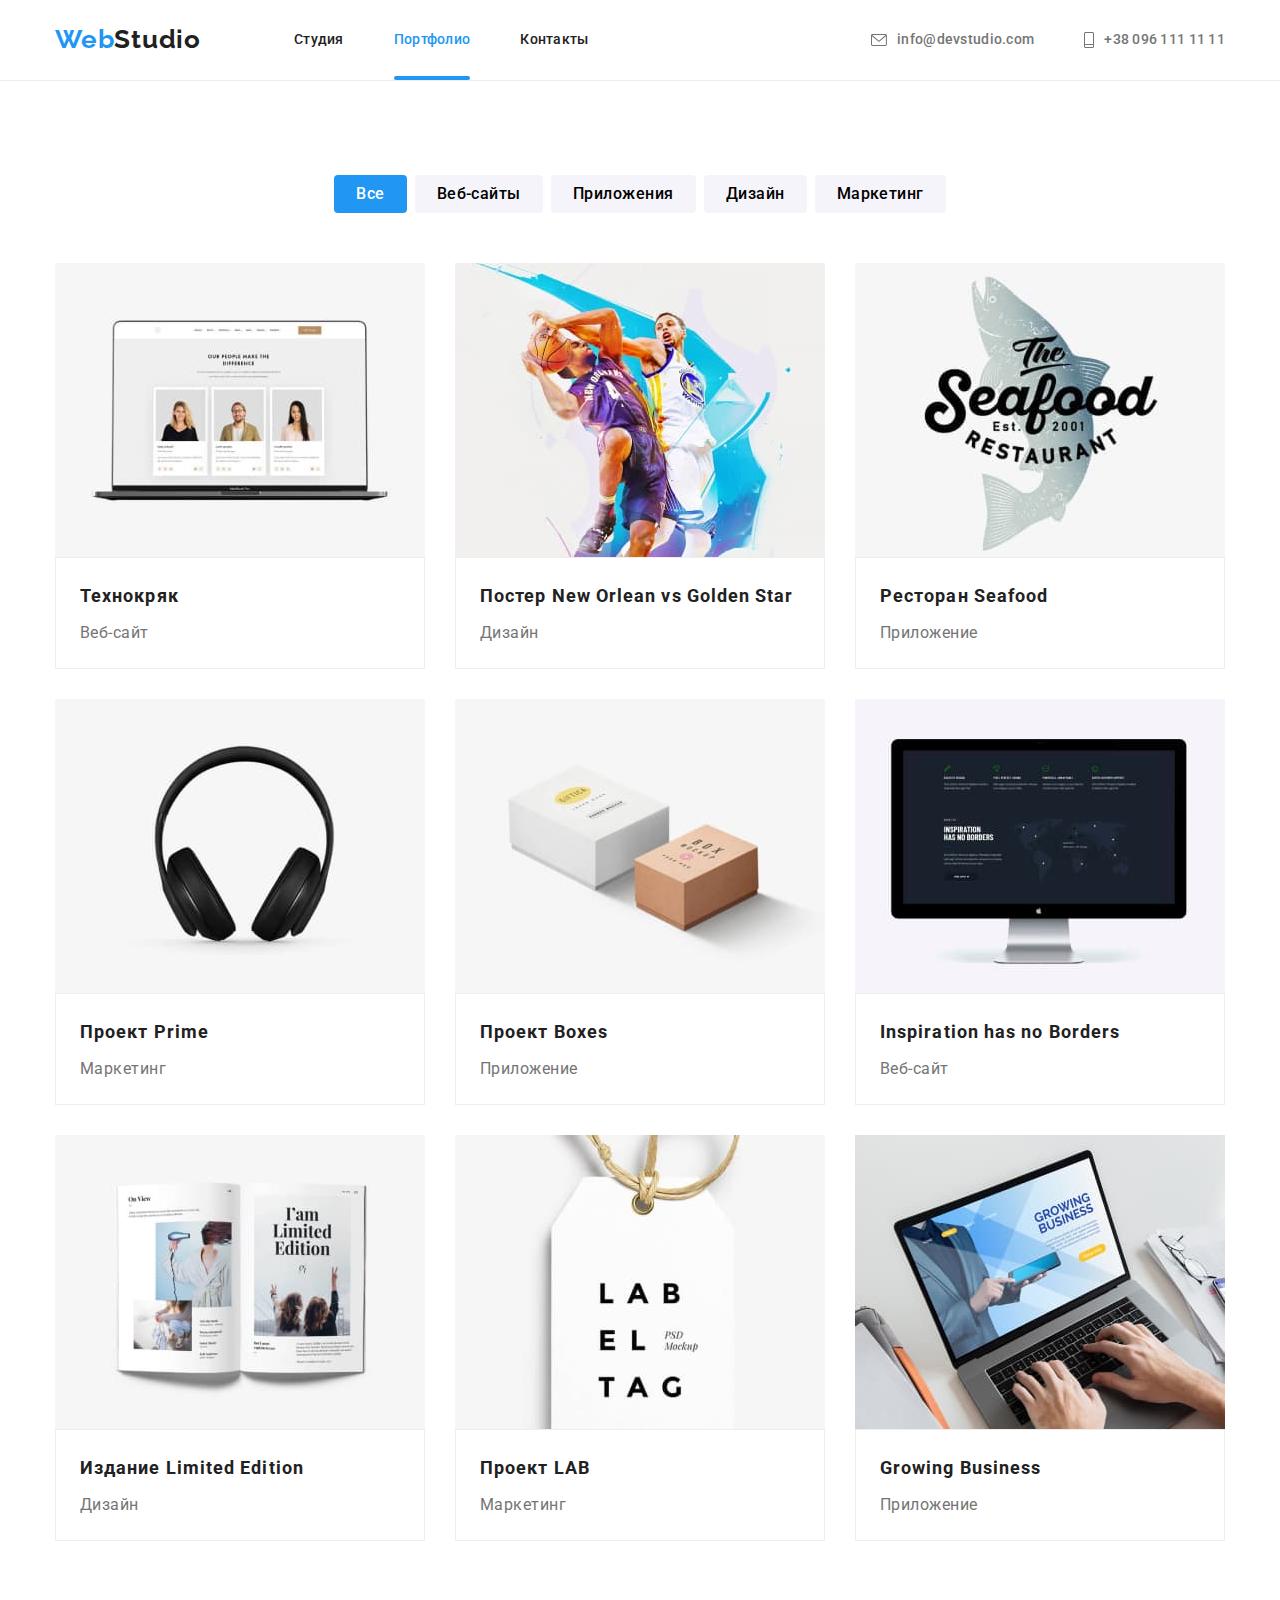
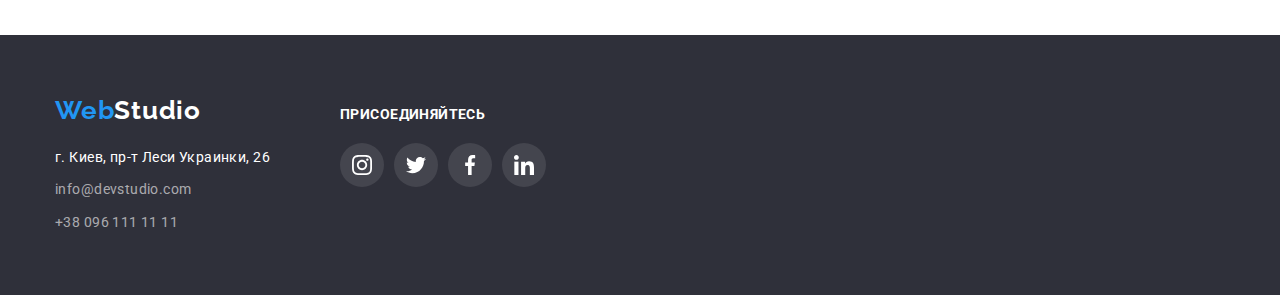
==== portfolio.html @ 2b1d397f "сделала клон дз№5" ====
<!DOCTYPE html>
<html lang="ru">
  <head>
    <meta charset="UTF-8" />
    <meta http-equiv="X-UA-Compatible" content="IE=edge" />
    <meta name="viewport" content="width=device-width, initial-scale=1.0" />
    <title>Студия</title>
    <!-- <link rel="preconnect" href="https://fonts.googleapis.com" /> -->
    <link rel="preconnect" href="https://fonts.googleapis.com" />
    <link rel="preconnect" href="https://fonts.gstatic.com" crossorigin />
    <link
      href="https://fonts.googleapis.com/css2?family=Raleway:wght@700&family=Roboto:wght@400;500;700;900&display=swap"
      rel="stylesheet"
    />
    <link
      rel="stylesheet"
      href="https://cdnjs.cloudflare.com/ajax/libs/modern-normalize/1.1.0/modern-normalize.min.css"
    />
    <link rel="stylesheet" href="./css/styles.css" />
  </head>
  <body>
    <!-- Header portfolio-->
    <header class="page-header">
      <div class="container nav-flex">
        <nav class="navigation">
          <a class="link logo" href="/">Web<span class="accent">Studio</span></a>
          <ul class="menu list">
            <li class="item">
              <div class="menu-link-wrapper">
                <a class="menu-link link link-position" href="./index.html">Студия</a>
              </div>
            </li>
            <li class="item">
              <div class="menu-link-wrapper">
                <a class="menu-link link portfolio-link link-position-studio" href="">Портфолио</a>
              </div>
            </li>
            <li class="item">
              <div class="menu-link-wrapper">
                <a class="menu-link link link-position" href="">Контакты</a>
              </div>
            </li>
          </ul>
        </nav>
        <ul class="list nav-contact">
          <li class="item">
            <a class="nav-mail hover-nav link" href="mailto:info@devstudio.com">
              <svg class="nav-icons" width="16" height="12">
                <use href="./images/icons.svg#icon-mail"></use>
              </svg>
              info@devstudio.com</a
            >
          </li>
          <li class="item">
            <a class="nav-phone hover-nav link" href="tel:+380961111111">
              <svg class="nav-icons" width="10" height="16">
                <use href="./images/icons.svg#icon-tel"></use>
              </svg>
              +38 096 111 11 11</a
            >
          </li>
        </ul>
      </div>
    </header>
    <!-- Main-->
    <main>
      <section class="section">
        <div class="container">
          <ul class="list link menu-flex">
            <li class="item">
              <button class="filter-btn filter-btn-active" type="button">Все</button>
            </li>
            <li class="item">
              <button class="filter-btn" type="button">Веб-сайты</button>
            </li>
            <li class="item">
              <button class="filter-btn" type="button">Приложения</button>
            </li>
            <li class="item">
              <button class="filter-btn" type="button">Дизайн</button>
            </li>
            <li class="item">
              <button class="filter-btn" type="button">Маркетинг</button>
            </li>
          </ul>

          <ul class="our-work-list list">
            <li class="our-work-item">
              <a class="link link-shadow" href="#">
                <div class="img-hover">
                  <img
                    class="our-work-img"
                    src="./images/portfolio/technokryack.jpg"
                    alt="Технокряк"
                    width="370"
                  />

                  <div class="content-hover">
                    <p class="our-work-hover">
                      Ресурс предлагает комплексные предложения с разным уровнем функционала и
                      сервисов. Все это позволит посетителю получить исчерпывающие сведения о
                      компании или частном лице.
                    </p>
                  </div>
                </div>

                <div class="our-work-title">
                  <h3 class="project-name">Технокряк</h3>
                  <p class="project-type">Веб-сайт</p>
                </div>
              </a>
            </li>
            <li class="our-work-item">
              <a class="link link-shadow" href="#">
                <div class="img-hover">
                  <img
                    class="our-work-img"
                    src="./images/portfolio/poster.jpg "
                    alt="Постер New Orlean vs Golden Star"
                    width="370"
                  />
                  <div class="content-hover">
                    <p class="our-work-hover">
                      Ресурс предлагает комплексные предложения с разным уровнем функционала и
                      сервисов. Все это позволит посетителю получить исчерпывающие сведения о
                      компании или частном лице.
                    </p>
                  </div>
                </div>

                <div class="our-work-title">
                  <h3 class="project-name">Постер New Orlean vs Golden Star</h3>
                  <p class="project-type">Дизайн</p>
                </div>
              </a>
            </li>
            <li class="our-work-item">
              <a class="link link-shadow" href="#">
                <div class="img-hover">
                  <img
                    class="our-work-img"
                    src="./images/portfolio/seafood.jpg"
                    alt="Ресторан Seafood"
                    width="370"
                  />
                  <div class="content-hover">
                    <p class="our-work-hover">
                      Ресурс предлагает комплексные предложения с разным уровнем функционала и
                      сервисов. Все это позволит посетителю получить исчерпывающие сведения о
                      компании или частном лице.
                    </p>
                  </div>
                </div>
                <div class="our-work-title">
                  <h3 class="project-name">Ресторан Seafood</h3>
                  <p class="project-type">Приложение</p>
                </div>
              </a>
            </li>
            <li class="our-work-item">
              <a class="link link-shadow" href="#">
                <div class="img-hover">
                  <img
                    class="our-work-img"
                    src="./images/portfolio/prime.jpg"
                    alt="Проект Prime"
                    width="370"
                  />
                  <div class="content-hover">
                    <p class="our-work-hover">
                      Ресурс предлагает комплексные предложения с разным уровнем функционала и
                      сервисов. Все это позволит посетителю получить исчерпывающие сведения о
                      компании или частном лице.
                    </p>
                  </div>
                </div>

                <div class="our-work-title">
                  <h3 class="project-name">Проект Prime</h3>
                  <p class="project-type">Маркетинг</p>
                </div>
              </a>
            </li>
            <li class="our-work-item">
              <a class="link link-shadow" href="#">
                <div class="img-hover">
                  <img
                    class="our-work-img"
                    src="./images/portfolio/boxes.jpg"
                    alt="Проект Boxes"
                    width="370"
                  />
                  <div class="content-hover">
                    <p class="our-work-hover">
                      Ресурс предлагает комплексные предложения с разным уровнем функционала и
                      сервисов. Все это позволит посетителю получить исчерпывающие сведения о
                      компании или частном лице.
                    </p>
                  </div>
                </div>

                <div class="our-work-title">
                  <h3 class="project-name">Проект Boxes</h3>
                  <p class="project-type">Приложение</p>
                </div>
              </a>
            </li>
            <li class="our-work-item">
              <a class="link link-shadow" href="#">
                <div class="img-hover">
                  <img
                    class="our-work-img"
                    src="./images/portfolio/noborders.jpg"
                    alt="Inspiration has no Borders"
                    width="370"
                  />

                  <div class="content-hover">
                    <p class="our-work-hover">
                      Ресурс предлагает комплексные предложения с разным уровнем функционала и
                      сервисов. Все это позволит посетителю получить исчерпывающие сведения о
                      компании или частном лице.
                    </p>
                  </div>
                </div>

                <div class="our-work-title">
                  <h3 class="project-name">Inspiration has no Borders</h3>
                  <p class="project-type">Веб-сайт</p>
                </div>
              </a>
            </li>
            <li class="our-work-item">
              <a class="link link-shadow" href="#">
                <div class="img-hover">
                  <img
                    class="our-work-img"
                    src="./images/portfolio/limitededition.jpg"
                    alt="Издание Limited Edition"
                    width="370"
                  />
                  <div class="content-hover">
                    <p class="our-work-hover">
                      Ресурс предлагает комплексные предложения с разным уровнем функционала и
                      сервисов. Все это позволит посетителю получить исчерпывающие сведения о
                      компании или частном лице.
                    </p>
                  </div>
                </div>

                <div class="our-work-title">
                  <h3 class="project-name">Издание Limited Edition</h3>
                  <p class="project-type">Дизайн</p>
                </div>
              </a>
            </li>
            <li class="our-work-item">
              <a class="link link-shadow" href="#">
                <div class="img-hover">
                  <img
                    class="our-work-img"
                    src="./images/portfolio/lab.jpg"
                    alt="Проект LAB"
                    width="370"
                  />
                  <div class="content-hover">
                    <p class="our-work-hover">
                      Ресурс предлагает комплексные предложения с разным уровнем функционала и
                      сервисов. Все это позволит посетителю получить исчерпывающие сведения о
                      компании или частном лице.
                    </p>
                  </div>
                </div>

                <div class="our-work-title">
                  <h3 class="project-name">Проект LAB</h3>
                  <p class="project-type">Маркетинг</p>
                </div>
              </a>
            </li>
            <li class="our-work-item">
              <a class="link link-shadow" href="#">
                <div class="img-hover">
                  <img
                    class="our-work-img"
                    src="./images/portfolio/growingbusiness.jpg"
                    alt="Growing Business"
                    width="370"
                  />
                  <div class="content-hover">
                    <p class="our-work-hover">
                      Ресурс предлагает комплексные предложения с разным уровнем функционала и
                      сервисов. Все это позволит посетителю получить исчерпывающие сведения о
                      компании или частном лице.
                    </p>
                  </div>
                </div>

                <div class="our-work-title">
                  <h3 class="project-name">Growing Business</h3>
                  <p class="project-type">Приложение</p>
                </div>
              </a>
            </li>
          </ul>
        </div>
      </section>
    </main>

    <!--footer-->

    <footer class="footer">
      <div class="container footer-flex">
        <div>
          <a class="link logo footer-logo" href="/">Web<span class="accent">Studio</span></a>

          <address class="footer-description">
            <ul class="list">
              <li class="footer-addres footer-list">
                <a
                  class="link"
                  href="https://goo.gl/maps/AEWfvyEyKeQvCUJA9"
                  target="_blank"
                  rel="noopener noreferrer"
                  >г. Киев, пр-т Леси Украинки, 26</a
                >
              </li>
              <li class="footer-list">
                <a class="footer-mail link-active link" href="mailto:info@devstudio.com"
                  >info@devstudio.com</a
                >
              </li>
              <li class="footer-list">
                <a class="footer-phone link-active link" href="tel:+380961111111"
                  >+38 096 111 11 11</a
                >
              </li>
            </ul>
          </address>
        </div>
        <div class="join-section">
          <h3 class="join-title">присоединяйтесь</h3>
          <ul class="social-list-footer list">
            <li class="social-list-item-footer">
              <a href="" class="social-list-link-footer">
                <svg class="social-list-icon-footer" width="20" height="20">
                  <use href="./images/icons.svg#icon-instagram-2"></use>
                </svg>
              </a>
            </li>
            <li class="social-list-item-footer">
              <a href="" class="social-list-link-footer">
                <svg class="social-list-icon-footer" width="20" height="20">
                  <use href="./images/icons.svg#icon-twitter-1"></use>
                </svg>
              </a>
            </li>
            <li class="social-list-item-footer">
              <a href="" class="social-list-link-footer">
                <svg class="social-list-icon-footer" width="20" height="20">
                  <use HREF="./images/icons.svg#icon-facebook-1"></use>
                </svg>
              </a>
            </li>
            <li class="social-list-item-footer">
              <a href="" class="social-list-link-footer">
                <svg class="social-list-icon-footer" width="20" height="20">
                  <use href="./images/icons.svg#icon-linkedin-1"></use>
                </svg>
              </a>
            </li>
          </ul>
        </div>
      </div>
    </footer>
  </body>
</html>
---- css/styles.css ----
:root {
  --accent-color: #2196f3;
  --main-white: #ffffff;
  --accent-black: #757575;
}

body {
  font-family: 'Roboto', sans-serif;
  color: #212121;
  /* width: 1600px; */
}
.container {
  width: 1200px;
  margin-left: auto;
  margin-right: auto;
  padding-left: 15px;
  padding-right: 15px;

  /* outline: 2px solid tomato; */
}

.section {
  padding-top: 94px;
  padding-bottom: 94px;
}

/* Сброс*/
h1,
h2,
h3,
h4,
p {
  margin-top: 0;
  margin-bottom: 0;
}

ul {
  margin-top: 0;
  margin-bottom: 0;
  padding-left: 0;
}

.link {
  color: inherit;
  text-decoration: none;
}

.list {
  list-style: none;
}

/* ======== COMPONENTS ========*/
.common-headings {
  margin-bottom: 50px;
  font-weight: 700;
  font-size: 36px;
  line-height: 1.16;
  text-align: center;
  letter-spacing: 0.03em;
}
/* ======== /COMPONENTS ========*/

/* ======== HEADER MAIN========*/

.page-header {
  border-bottom: 1px solid #ececec;
}

.nav-flex {
  display: flex;
  align-items: center;
}

.logo {
  /* display: flex; */
  font-family: 'Raleway', sans-serif;
  font-weight: 700;
  font-size: 26px;
  line-height: 1.19;
  letter-spacing: 0.03em;
  color: var(--accent-color);
}

.menu {
  display: flex;
  align-items: center;
  margin-left: 93px;
}

.navigation {
  display: flex;
}

.navigation .link {
  display: block;
  padding-top: 24px;
  padding-bottom: 24px;
}

.navigation .menu-link {
  display: block;
  padding-top: 32px;
  padding-bottom: 32px;
}

.navigation .accent {
  font-family: 'Raleway', sans-serif;
  font-weight: 700;
  font-size: 26px;
  line-height: 1.19;
  letter-spacing: 0.03em;
  color: #212121;
}

/* .menu .item {
  margin-right: 50px;
}

.menu .item:not(:last-child) {
  margin-right: 0;
} */

.menu .item + .item {
  margin-left: 50px;
}

.menu-link {
  font-weight: 500;
  font-size: 14px;
  line-height: 1.14;
  letter-spacing: 0.02em;
  transition: color 250ms cubic-bezier(0.4, 0, 0.2, 1)
}

.menu-link:hover,
.menu-link:focus {
  color: var(--accent-color);
}


.menu-link-wrapper {
  position: relative;
}

.link-position::after {
  position: absolute;
  content: '';
  bottom: 0;
  left: 0;
  width: 100%;
  height: 4px;
  
  background: var(--accent-color);
  border-radius: 2px;
  opacity: 0;
  /* transition: opacity 250ms cubic-bezier(0.4, 0, 0.2, 1); */
}

/* .link-position:hover::after {
  opacity: 1;
} */

.studio-link {
  color: var(--accent-color);
}

.link-position-studio::after {
  position: absolute;
  content: '';
  bottom: 0;
  left: 0;
  width: 100%;
  height: 4px;
  
  background: var(--accent-color);
  border-radius: 2px;
  
}


/* .link:hover,
.link:focus {
  color: var(--accent-color);
} */


.nav-contact {
  display: flex;
  margin-left: auto;
}

.nav-contact .item + .item {
  margin-left: 50px;
}

.nav-mail {
  display: flex;
  align-items:center;
  font-weight: 500;
  font-size: 14px;
  line-height: 1.14;
  letter-spacing: 0.02em;
  color: var(--accent-black);
  transition: color 250ms cubic-bezier(0.4, 0, 0.2, 1);
}

.nav-phone {
  display: flex;
  align-items:center;
  font-weight: 500;
  font-size: 14px;
  line-height: 1.14;
  letter-spacing: 0.02em;
  color: var(--accent-black);
  transition: color 250ms cubic-bezier(0.4, 0, 0.2, 1);
}


.nav-icons {
  margin-right: 10px;
  fill: var(--accent-black);
  transition: fill 250ms cubic-bezier(0.4, 0, 0.2, 1);
}

.hover-nav:hover .nav-icons,
.hover-nav:focus .nav-icons {
 fill: var(--accent-color);
}

/* .nav-phone:hover .nav-icons,
.nav-phone:focus .nav-icons {
 fill: var(--accent-color);
} */

.hover-nav:hover,
.hover-nav:focus {
color: var(--accent-color);
}


/* ======== /HEADER ========*/

/* ======== HERO ========*/

.hero {
  max-width: 1600px;
  margin-left: auto;
  margin-right: auto;
  padding-top: 200px;
  padding-bottom: 200px;
  background: #2f303a;
  background-image:
  linear-gradient(to right, rgba(47, 48, 58, 0.4),
  rgba(47, 48, 58, 0.4)),
  url('../images/hero-pic/hero-pic.jpg');
  background-size: cover;
  background-repeat: no-repeat;
  background-position: center;
  
  text-align: center;
  
  
}

.hero-title {
  margin-bottom: 30px;
  margin-left: auto;
  margin-right: auto;

  font-weight: 900;
  font-size: 44px;
  line-height: 1.36;
  max-width: 696px;
  text-align: center;
  letter-spacing: 0.06em;
  text-transform: uppercase;
  color: var(--main-white);
}

.hero-btn {
  /* display: inline-block; */
  padding: 10px 32px;
  border-radius: 4px;
  min-width: 200px;
  font-weight: 700;
  font-size: 16px;
  line-height: 1.87;
  text-align: center;
  letter-spacing: 0.06em;
  cursor: pointer;
  background: var(--accent-color);
  color: var(--main-white);
  box-shadow: 0px 4px 4px rgba(0, 0, 0, 0.15);
  border: var(--accent-color);
  transition: background-color 250ms cubic-bezier(0.4, 0, 0.2, 1), box-shadow 250ms cubic-bezier(0.4, 0, 0.2, 1);
 
}

.hero-btn:hover,
.hero-btn:focus {
  background: #188ce8;
  box-shadow: 0px 4px 4px rgba(0, 0, 0, 0.15);
  
}

/* ======== /HERO ========*/



/* ======== ABOUT ========*/

.about {
  padding-bottom: 0px;
}

.about-flex {
  display: flex;
}

.about-flex .item {
  width: 270px;
}

.about-flex .item + .item {
  margin-left: 30px;
}

.about-title {
  margin-bottom: 10px;
  font-weight: 700;
  font-size: 14px;
  line-height: 1.14;
  letter-spacing: 0.03em;
  text-transform: uppercase;
}

.about-description {
  /* margin-bottom: 10px; */
  font-weight: 400;
  font-size: 14px;
  line-height: 1.71;
  letter-spacing: 0.03em;

  color: var(--accent-black);
}

.about-list-icons{
  display:flex;
  justify-content: center;
  align-items: center;
  margin-bottom: 30px;
  height: 120px;
  width: 270px;
  background: rgba(245, 244, 250, 1);
  border-radius: 4px;

  /* outline: 1px solid tomato; */
}

.about-list-icons-pic {
  display: block;
  
}




/* ======== /ABOUT ========*/

/* ======== Examples ========*/

img {
  display: block;
}

.example-flex {
  display: flex;
}

.example-flex .item + .item {
  margin-left: 30px;
}

.img-wrapper {
  
  position: relative;
  
}

.content-container {
  position: absolute;
  left: 0;
  bottom: 0;
  width: 370px;
  height: 70px;
  background: rgba(47, 48, 58, 0.8);
  padding: 27px 82px;
}
 
 .img-description {
   display: block;
   align-items:center;
   font-family: 'Roboto';
   font-style: normal;
   font-weight: 700;
   font-size: 14px;
   line-height: 1.14;
   text-align: center;
   letter-spacing: 0.03em;
   text-transform: uppercase;
   
   color: #FFFFFF;
}
/* ======== /Examples ========*/

/* ======== TEAM ========*/

.team {
  background: #f5f4fa;
}

.team-title {
  margin-bottom: 10px;
  font-weight: 500;
  font-size: 16px;
  line-height: 1.18;
  /*text-align: center;*/
  letter-spacing: 0.03em;
}

/* .team-img {
  margin-bottom: 30px;
} */

.subtitle {
  margin-bottom: 16px;
  font-weight: 400;
  font-size: 16px;
  line-height: 1.19;
  /*text-align: center;*/
  letter-spacing: 0.03em;

  color: var(--accent-black);
}

.team-flex {
  display: flex;
}

.team-flex .item + .item {
  margin-left: 30px;
}

.pic-discription {
  padding: 30px 15px;
  text-align: center;
}

.social-list {
  display: flex;
  justify-content: center;
}

.social-list-item:not(:last-child){
  margin-right: 10px;
}

.social-list-link {
  fill:#AFB1B8;
}

.social-list-link{
  display:flex;
  align-items:center;
  justify-content: center;
width: 44px;
height: 44px;
background-color: var(--main-white);
border-radius: 50%;
transition: background-color 250ms cubic-bezier(0.4, 0, 0.2, 1);
}

.social-list-link:hover,
.social-list-link:focus {
  background-color: var(--accent-color);
}

.social-list-icon {
  transition:fill 250ms cubic-bezier(0.4, 0, 0.2, 1);
}

.social-list-link:hover .social-list-icon,
.social-list-link:focus .social-list-icon {
  fill: var(--main-white);
}


.pic-discription{
  padding-left: 10px;
  padding-right: 10px;
  background-color: var(--main-white);
  box-shadow: 0px 1px 3px rgba(0, 0, 0, 0.12), 0px 1px 1px rgba(0, 0, 0, 0.14), 0px 2px 1px rgba(0, 0, 0, 0.2);
border-radius: 0px 0px 4px 4px;
}



/* ======== /TEAM ========*/
/* ======== Our Clients ========*/




.our-clients-flex {
  display: flex;
  align-items:center;
}

.our-clients-flex .retangle + .retangle {
  margin-left: 30px;
}

.retangle {
  display:flex;
  width: 170px;
  height: 92px;
}

 
 .our-clients-logo {
  display: flex;
  justify-content: center;
  align-items: center;
  width: 100%;
  height:100%;
  border: 1px solid rgba(175, 177, 184, 1);
  border-radius: 4px;
  transition: border 250ms cubic-bezier(0.4, 0, 0.2, 1);
}

.retangle-logo {
  fill: #AFB1B8;
}

.retangle-logo {
  transition: fill 250ms cubic-bezier(0.4, 0, 0.2, 1);
}

.our-clients-logo:hover .retangle-logo,
.our-clients-logo:focus .retangle-logo {
  fill: var(--accent-color);
}



.our-clients-logo:hover,
.our-clients-logoe:focus {
  border: 1px solid #2196F3;
}


/* ======== /Our Clients ========*/
/* ======== FOOTER ========*/

.footer {
  /* display: flex; */
  padding-top: 60px;
  padding-bottom: 60px;
  /* padding-left: 215px; */
  background: #2f303a;

}


.footer-logo {
  display: block;
  margin-bottom: 20px;
}


.footer-list:not(:last-child) {
  margin-bottom: 9px;
}

.footer .accent {
  font-family: 'Raleway', sans-serif;
  font-weight: 700;
  font-size: 26px;
  line-height: 1.19;
  letter-spacing: 0.03em;
  color: var(--main-white);
}

.footer-addres {
  /* display: flex; */
  font-style: normal;
  font-weight: 400;
  font-size: 14px;
  line-height: 1.71;
  letter-spacing: 0.03em;

  color: var(--main-white);
}

.footer-mail {
  /* display: flex; */
  font-style: normal;
  font-weight: 400;
  font-size: 14px;
  line-height: 1.71;
  letter-spacing: 0.03em;

  color: rgba(255, 255, 255, 0.6);
}

.footer-phone {
  /* display: flex; */
  font-style: normal;
  font-weight: 400;
  font-size: 14px;
  line-height: 1.71;
  letter-spacing: 0.03em;

  color: rgba(255, 255, 255, 0.6);
}

 .footer-flex{
  display: flex;
  align-items: baseline;
  /* justify-content:center; */

}

 .join-section{
  margin-left: 70px;
  /* margin-top: 72px; */
} 




.join-title{

display: flex;
margin-bottom: 20px;
font-family: 'Roboto';
font-style: normal;
font-weight: 700;
font-size: 14px;
line-height: 1.14;
letter-spacing: 0.03em;
text-transform: uppercase;
color:var(--main-white);
}



.social-list-footer {
  display: flex;
  /* justify-content: center; */
}

.social-list-item-foote{
  display: block;
}


.social-list-item-footer:not(:last-child){
  margin-right: 10px;
}

.social-list-link-footer {
  fill:var(--main-white);
}

.social-list-link-footer{
  display:flex;
  align-items:center;
  justify-content: center;
width: 44px;
height: 44px;
background-color: rgba(255, 255, 255, 0.1);;
border-radius: 50%;
transition: background-color 250ms cubic-bezier(0.4, 0, 0.2, 1);
}

.social-list-link-footer:hover,
.social-list-link-footer:focus {
  background-color: var(--accent-color);
}

.social-list-link-footer:hover .social-list-icon-footer,
.social-list-link-footer:focus .social-list-icon-footer {
  fill: var(--main-white);
}


.backdrop {
  position: fixed;
  top: 0;
  left: 0;
  width: 100%;
  height: 100%;
  background-color: rgba(0, 0, 0, 0.2);
  opacity: 1;
  transition: opacity 250ms cubic-bezier(0.4, 0, 0.2, 1);
}

.backdrop.is-hidden {
  opacity: 0;
  pointer-events: none;
}

.backdrop.is-hidden .modal {
  transform: translate(-50%, -50%) scale(0.8);
}

.modal {
  display: flex;
  justify-content: end;
  position: absolute;
  left: 50%;
  top: 50%;
  
  width: 528px;
  height: 581px;
  
 background: #FFFFFF;
 box-shadow: 0px 1px 3px rgba(0, 0, 0, 0.12), 0px 1px 1px rgba(0, 0, 0, 0.14), 0px 2px 1px rgba(0, 0, 0, 0.2);
 border-radius: 4px;
 transform: translate(-50%, -50%) scale(1);
 transition: transform 250ms cubic-bezier(0.4, 0, 0.2, 1);
}

.border-svg {
  display: flex;
  justify-content: center;
  align-items:center;
  margin-right: 8px;
  margin-top: 8px;
  width: 30px;
  height: 30px;
  cursor: pointer;
  border : 1px solid rgba(0, 0, 0, 0.1);
  border-radius: 50%;
}

/* .close-modal {
  margin-right: 8px;
  margin-top: 8px;
    
  border : 1px solid rgba(0, 0, 0, 0.1);
  border-radius: 50%;
 
} */


/* ======== /FOOTER ========*/

/* ======== MAIN PORTFOLIO========*/

/* ======== MENU BTN========*/

.menu-flex {
  display: flex;
  justify-content: center;
  margin-bottom: 50px;
}

.menu-flex .item + .item {
  margin-left: 8px;
}

.filter-btn {
  padding: 6px 22px;
  /* display: flex; */
  font-family: inherit;
  font-weight: 500;
  font-size: 16px;
  line-height: 1.62;
  text-align: center;
  letter-spacing: 0.03em;
  cursor: pointer;
  background: #f5f4fa;
  border-radius: 4px;
  border: var(--accent-color);
  transition: background-color 250ms cubic-bezier(0.4, 0, 0.2, 1), color 250ms cubic-bezier(0.4, 0, 0.2, 1), box-shadow 250ms cubic-bezier(0.4, 0, 0.2, 1);
}

.filter-btn:hover,
.filter-btn:focus {
  background: var(--accent-color);
  color: var(--main-white);
box-shadow: 0px 3px 1px rgba(0, 0, 0, 0.1),
0px 1px 2px rgba(0, 0, 0, 0.08), 
0px 2px 2px rgba(0, 0, 0, 0.12);
}

.filter-btn-active {
  background: var(--accent-color);
  color: var(--main-white);
}


/* ======== /MENU BTN========*/

/* ======== OUR WORK ========*/


.link-shadow {
  display: block;
  transition: box-shadow 250ms cubic-bezier(0.4, 0, 0.2, 1);
}

.link-shadow:hover,
.link-shadow:focus {
  box-shadow: 0px 1px 1px rgba(0, 0, 0, 0.12),
   0px 4px 4px rgba(0, 0, 0, 0.06), 
   1px 4px 6px rgba(0, 0, 0, 0.16);
}

.our-work-list {
  display: flex;
  flex-wrap: wrap;

  /* background-color: #188ce8; */
}

.our-work-title {
  padding: 20px 24px;
  border: 1px solid #eeeeee;
}

.project-name {
  margin-bottom: 4px;
}

.our-work-item {
  width: 370px;
  margin-right: 30px;
  margin-bottom: 30px;
}

.our-work-item:nth-child(3n) {
  margin-right: 0px;
}

.our-work-item:nth-last-child(-n + 3) {
  margin-bottom: 0px;
}

.project-name {
  font-weight: 700;
  font-size: 18px;
  line-height: 2;
  letter-spacing: 0.06em;
}

.project-type {
  font-weight: 400;
  font-size: 16px;
  line-height: 1.87;
  letter-spacing: 0.03em;
  color: var(--accent-black);
}

.portfolio-link {
  color: var(--accent-color);
}

.img-hover {
  position: relative;
  overflow: hidden;
}


.img-hover::before {
  display: inline-block;
  position: absolute;
  content: "";
  width: 100%;
  height: 100%;
  background: rgba(33, 150, 243, 0.9);
  
  opacity: 0;
  transform: translateY(100%);
  transition: transform 250ms cubic-bezier(0.4, 0, 0.2, 1), opacity 250ms cubic-bezier(0.4, 0, 0.2, 1);

}





.link-shadow:hover .img-hover::before{
  opacity: 1;
  transform: translateY(0);
}



.content-hover {
  position: absolute;
  top: 0;
  right: 0;
  width: 100%;
  height: 100%;
  padding: 63px 24px;
  
  opacity: 0;
  transform: translateY(100%);
  transition: transform 250ms cubic-bezier(0.4, 0, 0.2, 1), opacity 250ms cubic-bezier(0.4, 0, 0.2, 1);
}


.link-shadow:hover .content-hover {
  opacity: 1;
  transform: translateY(0);
}

.our-work-hover {
  
font-family: 'Roboto';
font-style: normal;
font-weight: 400;
font-size: 18px;
line-height: 1.5;
letter-spacing: 0.03em;
color: #FFFFFF;
}

/* .project-type:hover,
.project-type:focus {
  color: var(--accent-color);
} */

/* ======== /OUR WORK ========*/
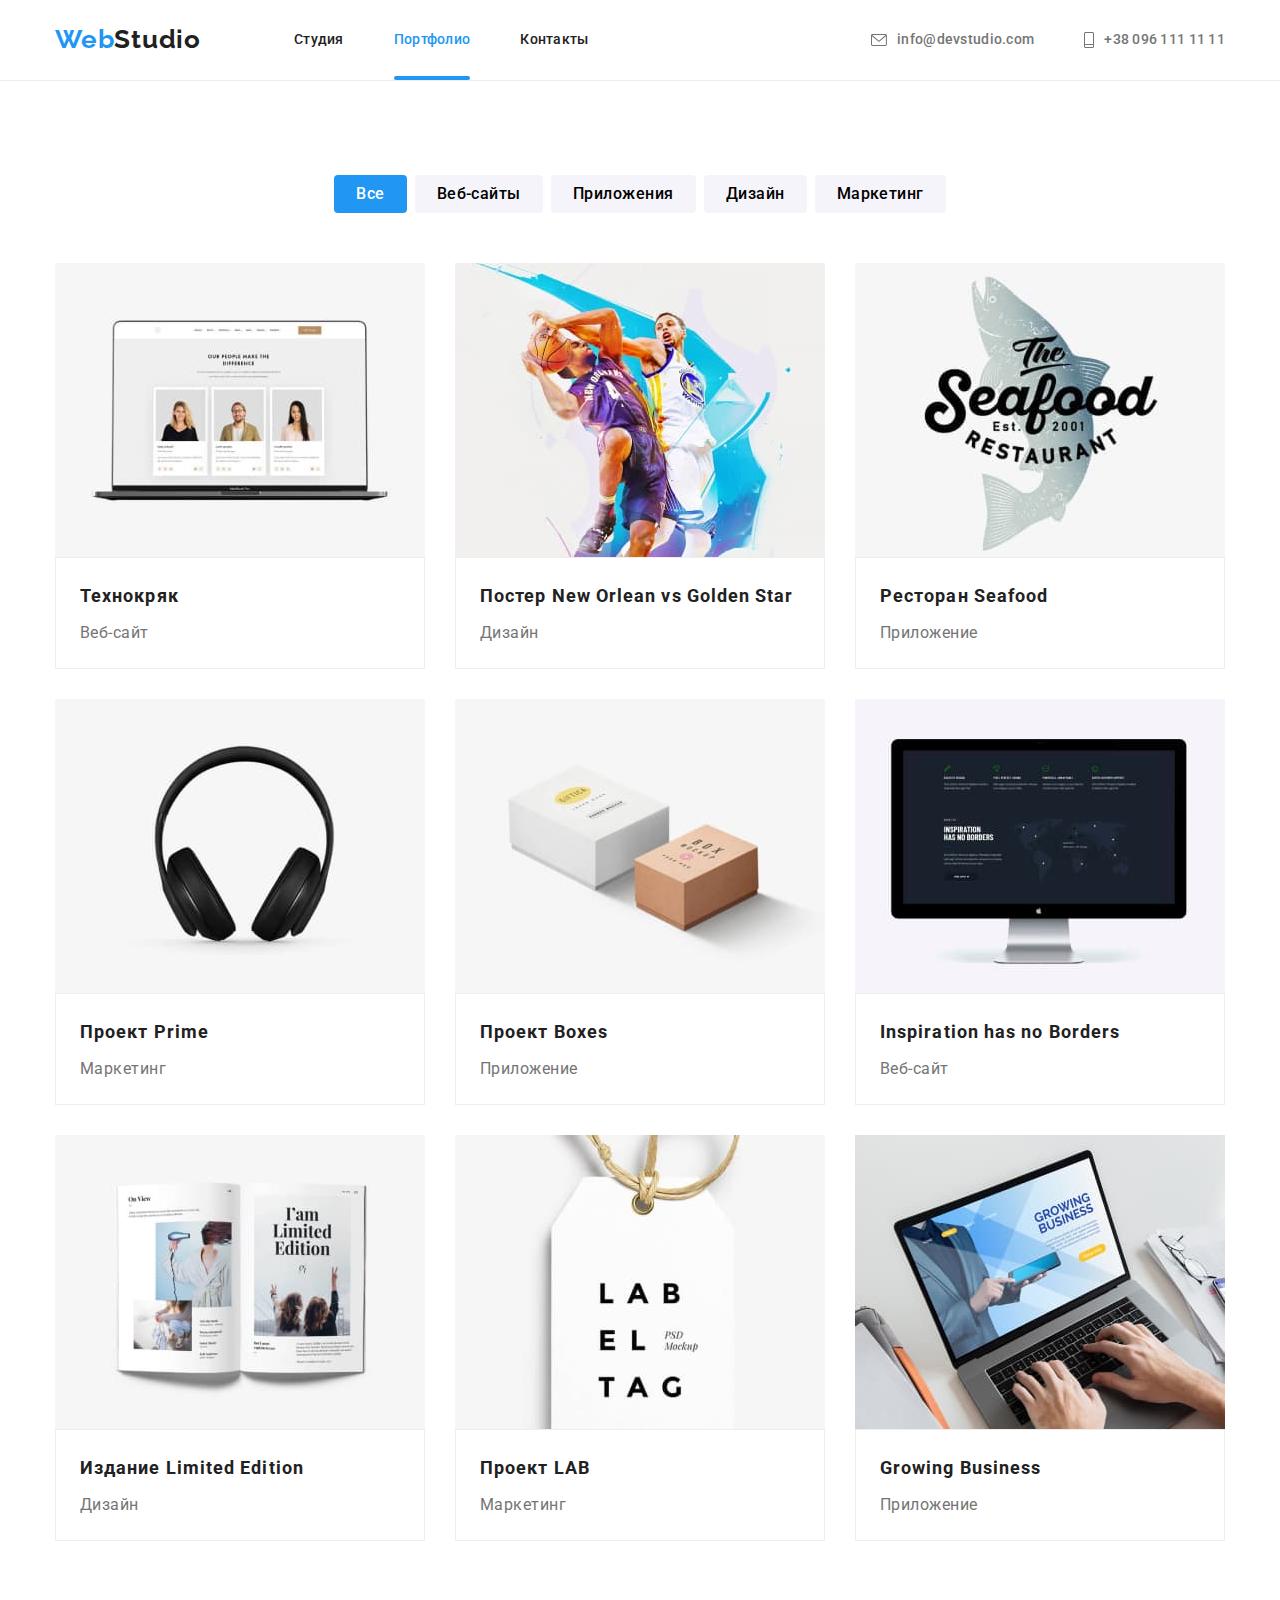
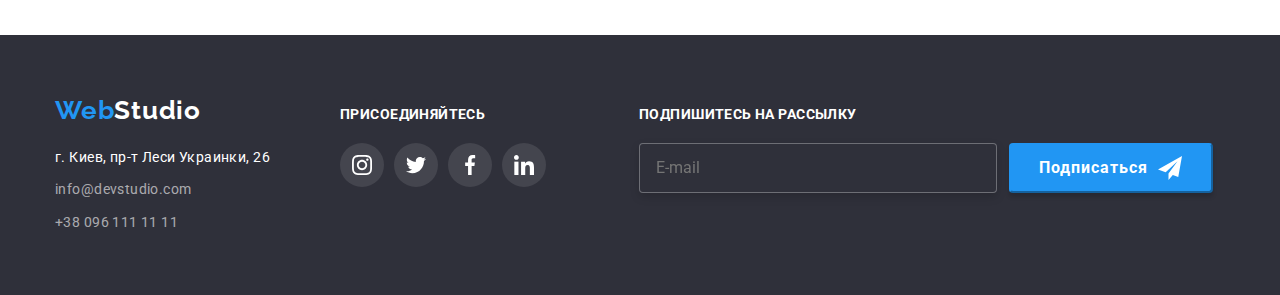
==== commit 7ce83bdd: "добавила секцию "Подпишитесь" в футоре" ====
--- a/portfolio.html
+++ b/portfolio.html
@@ -371,6 +371,19 @@
             </li>
           </ul>
         </div>
+        <div class="subscribe-container">
+          <b class="subscribe-title">Подпишитесь на рассылку</b>
+          <form name="subscribe-form" class="subscribe-form">
+            <label for="mail" class="subscribe-lable">E-mail</label>
+            <input type="email" placeholder="E-mail" class="subscribe-email" />
+            <button type="submit" class="subscribe-btn">
+              Подписаться
+              <svg class="subscribe-icon" width="24" height="24">
+                <use href="./images/icons.svg#icon-icon-send"></use>
+              </svg>
+            </button>
+          </form>
+        </div>
       </div>
     </footer>
   </body>
--- a/css/styles.css
+++ b/css/styles.css
@@ -660,7 +660,7 @@
   /* justify-content: center; */
 }
 
-.social-list-item-foote{
+.social-list-item-footer{
   display: block;
 }
 
@@ -694,6 +694,102 @@
   fill: var(--main-white);
 }
 
+.subscribe-container {
+  
+  margin-left: 93px;
+}
+
+.subscribe-form {
+  position: relative;
+  display: flex;
+}
+
+.subscribe-lable{
+  visibility: hidden;
+  position: absolute;
+}
+
+.subscribe-title {
+  display: flex;
+  margin-bottom: 20px;
+font-family: 'Roboto';
+font-style: normal;
+font-weight: 700;
+font-size: 14px;
+line-height: 1.14;
+letter-spacing: 0.03em;
+text-transform: uppercase;
+
+color: var(--main-white);
+}
+
+.subscribe-email{
+padding: 15px 16px;
+width: 358px;
+height: 50px;
+border: 1px solid rgba(255, 255, 255, 0.3);
+filter: drop-shadow(0px 4px 4px rgba(0, 0, 0, 0.15));
+border-radius: 4px;
+background: #2F303A;
+outline: 0;
+outline-offset: 0;
+color: var(--main-white);
+transition: box-shadow 250ms cubic-bezier(0.4, 0, 0.2, 1);
+}
+
+.form .input::placeholder {
+
+margin-left: 14px;
+font-family: 'Roboto';
+font-style: normal;
+font-weight: 400;
+font-size: 16px;
+line-height: 1.25;
+
+letter-spacing: 0.03em;
+
+color: rgba(255, 255, 255, 0.6);
+}
+
+.subscribe-btn{
+ display: flex;
+ align-items:center;
+padding-left: 28px;
+padding-right: 29px;
+margin-left: 12px;
+min-width: 200px;
+height: 50px;
+
+font-family: 'Roboto';
+font-style: normal;
+font-weight: 700;
+font-size: 16px;
+line-height: 1.85;
+
+text-align: center;
+letter-spacing: 0.06em;
+color: #FFFFFF;
+background: var(--accent-color);
+border-color: var(--accent-color);
+box-shadow: 0px 4px 4px rgba(0, 0, 0, 0.15);
+border-radius: 4px;
+transition: box-shadow 250ms cubic-bezier(0.4, 0, 0.2, 1);
+}
+
+.subscribe-icon {
+  width: 24px;
+  height: 24px;
+  margin-left: 10px;
+  fill: var(--main-white);
+}
+
+
+
+
+/* ======== /FOOTER ========*/
+
+/* ======== Modal window ========*/
+
 
 .backdrop {
   position: fixed;
@@ -743,6 +839,7 @@
   cursor: pointer;
   border : 1px solid rgba(0, 0, 0, 0.1);
   border-radius: 50%;
+  background-color: var(--main-white);
 }
 
 /* .close-modal {
@@ -754,8 +851,10 @@
  
 } */
 
-
-/* ======== /FOOTER ========*/
+/* ======== Modal window ========*/
+
+
+
 
 /* ======== MAIN PORTFOLIO========*/
 
